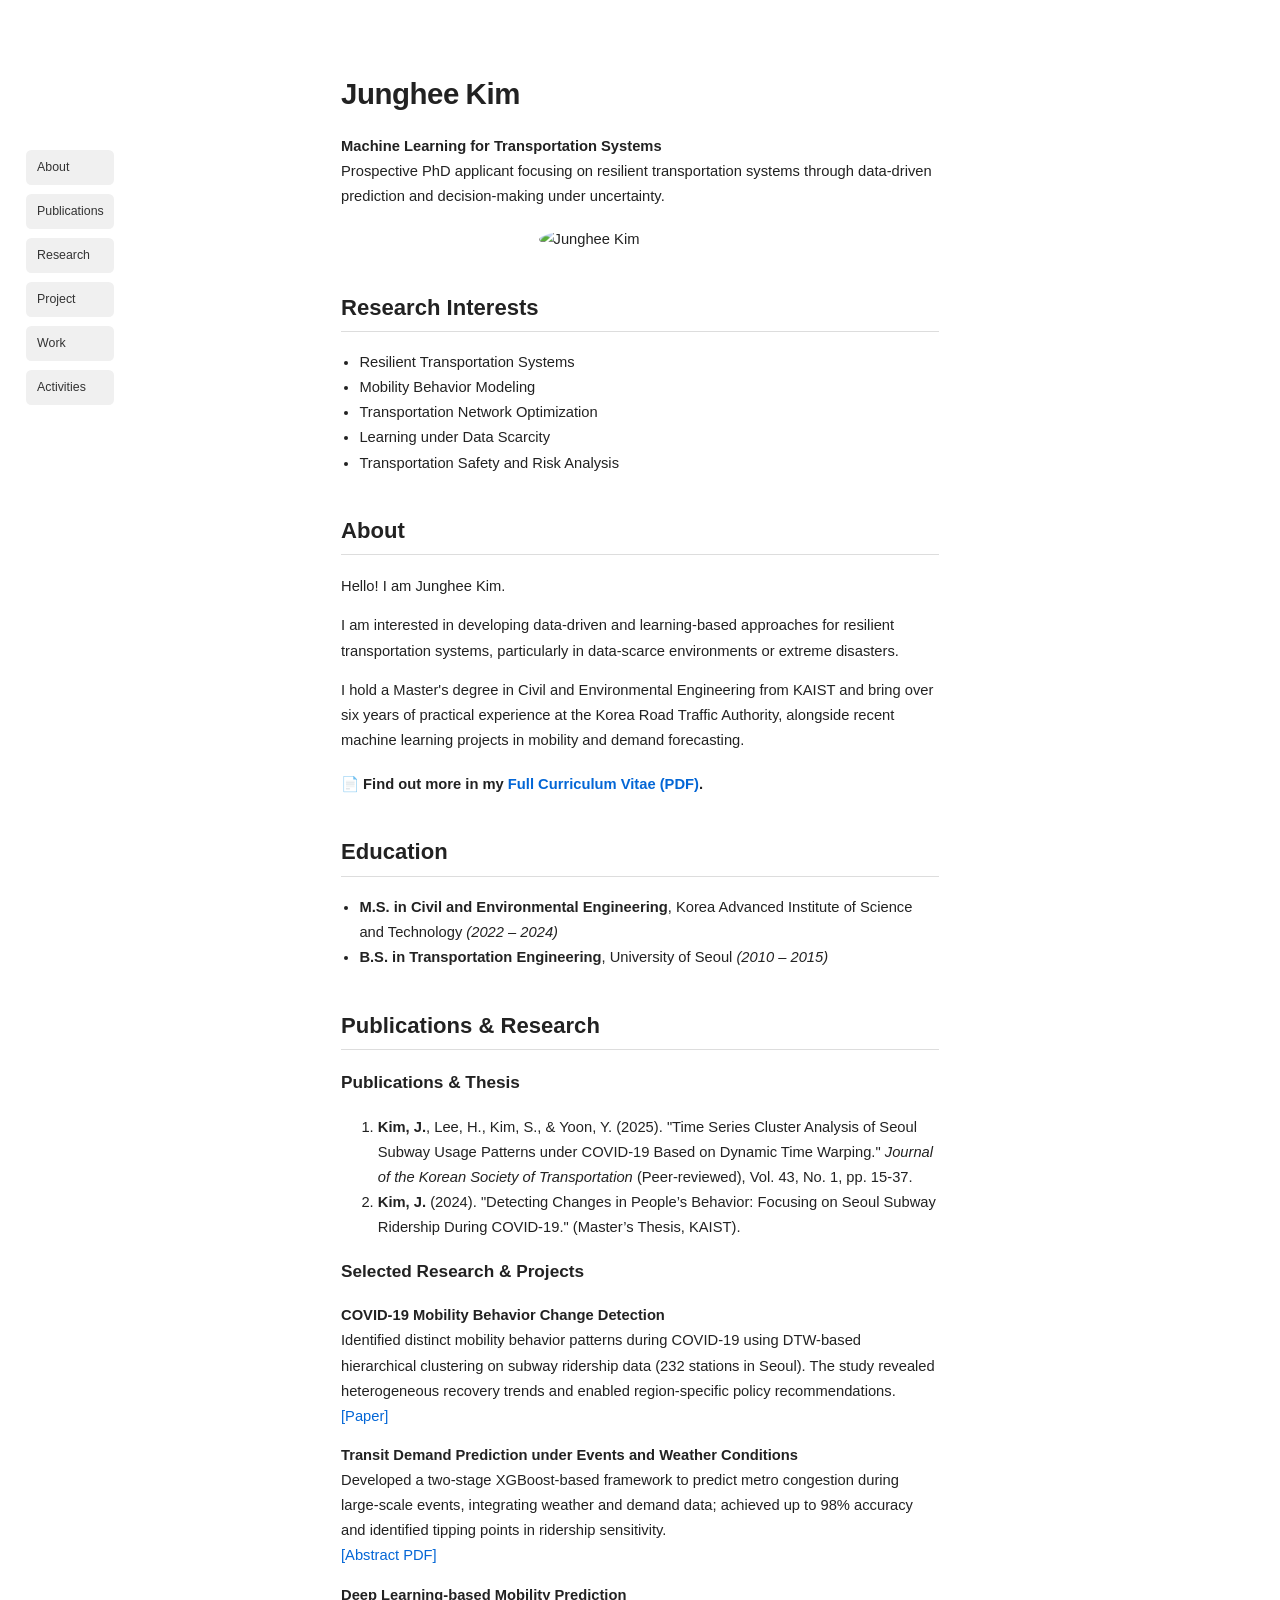
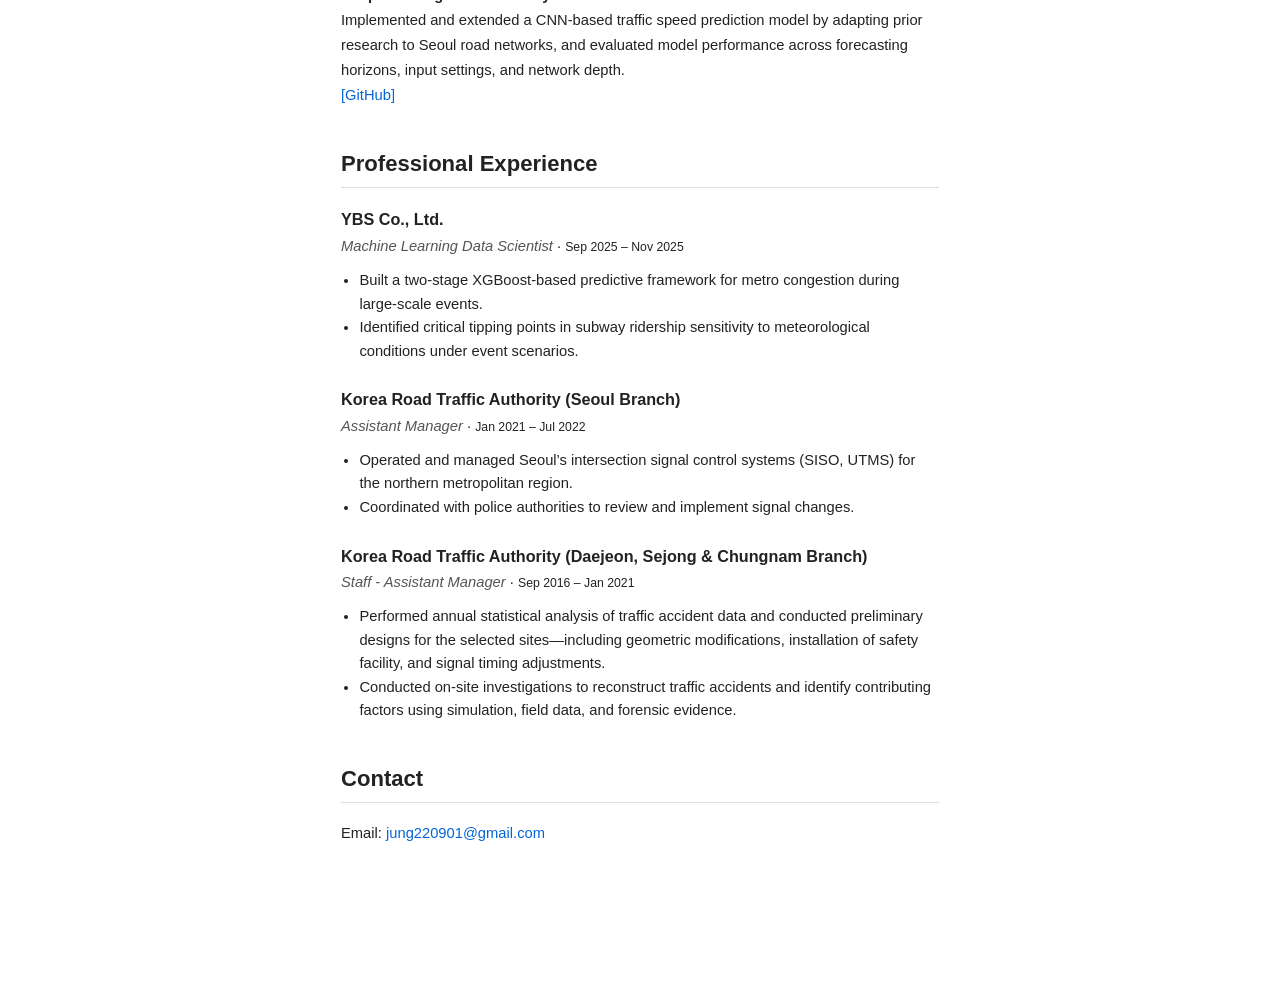
==== index.html @ 464e4470 "Update index.html" ====
<!DOCTYPE html>

<html lang="en">
<head>
  <meta charset="UTF-8">
  <title>Junghee Kim</title>
  <meta name="viewport" content="width=device-width, initial-scale=1.0">
  <link rel="stylesheet" href="css/style.css">
  <style>
    body {
      font-family: -apple-system, BlinkMacSystemFont, "Segoe UI", Arial, sans-serif;
      margin: 0;
      background: #ffffff;
      color: #222;
      line-height: 1.7;
    }
    
    .container {
      max-width: 650px;   /* 800 → 650 */
      margin: 75px auto 80px auto;   /* 위의 여백 줄임*/
      padding: 0 20px;
    }
    
    h1 {
      font-size: 32px;
      margin-bottom: 10px;
      letter-spacing: -0.5px;  /* 추가 */
      word-spacing: -1px;
    }

    h2 {
      margin-top: 40px;
      border-bottom: 1px solid #ddd;
      padding-bottom: 5px;
    }

    a {
      color: #0366d6;
      text-decoration: none;
    }

    a:hover {
      text-decoration: underline;
    }

    ul {
      padding-left: 20px;
    }

    /* SIDEBAR */
    .sidebar {
      position: fixed;
      top: 170px;        /* 상단 여백 감소에 맞춰 사이드바 위치도 120px -> 70px 조정 */
      left: 30px;
      display: flex;
      flex-direction: column;
      gap: 10px;
      zoom: 0.96;
    }

    .sidebar a {
      font-family: Arial, sans-serif;
      font-size: 14px;
      background: #f0f0f0;
      padding: 8px 12px;
      border-radius: 6px;
      color: #333;
      text-decoration: none;
      transition: 0.2s;
    }

    .sidebar a:hover {
      background: #0366d6;
      color: white;
    }

    /* MOBILE */

    @media (max-width: 900px) {
      .sidebar {
        position: static;
        display: flex;          /* flex가 켜져 있는지 확인 */
        flex-direction: row;
        justify-content: center;
        width: 100%;            /* 화면 전체 너비 활용 */
        padding: 0 10px;        /* 양옆 최소 여백 */
        margin: 10px 0;
      }
      
      .sidebar a {
        flex: 1;                /* 6개 메뉴가 화면 너비를 균등하게 나눠 가짐 */
        min-width: 0;           /* flex 아이템의 최소너비 제한 해제 */
        padding: 8px 4px;       /* 위아래/좌우 간격 최적화 */
        font-size: 13px;        /* 모바일 가독성을 위해 살짝 줄임 */
        text-align: center;
        white-space: nowrap;
        overflow: hidden;       /* 혹시 글자가 넘치면 생략 처리 */
        text-overflow: ellipsis; 
      }
    
      .container {
        margin: 30px auto;
      }
    
      h1 {
        margin-top: 10px;
      }
    }
    
  </style>

</head>

<body>

<!-- SIDEBAR -->

<div class="sidebar">
  <a href="#about">About</a>
  <a href="#publications">Publications</a>
  <a href="#research">Research</a>
  <a href="#project">Project</a>
  <a href="#experience">Work</a>
  <a href="other.html">Activities</a>
</div>

<!-- MAIN CONTENT -->

<div class="container">

<h1>Junghee Kim</h1>

<p><strong>Machine Learning for Transportation Systems</strong><br>
Prospective PhD applicant focusing on resilient transportation systems through data-driven prediction and decision-making under uncertainty.</p>

<img src="https://res.cloudinary.com/elbnsmo0/image/upload/f_auto/q_auto/jh_vwedti.jpg" alt="Junghee Kim" class="profile">
  
<h2>Research Interests</h2>
<ul>
  <li>Resilient Transportation Systems</li>
  <li>Mobility Behavior Modeling</li>
  <li>Transportation Network Optimization</li>
  <li>Learning under Data Scarcity</li>
  <li>Transportation Safety and Risk Analysis</li>
</ul>

<h2 id="about">About</h2>
<p>Hello! I am Junghee Kim.</p>

<p>
I am interested in developing data-driven and learning-based approaches for resilient transportation systems, particularly in data-scarce environments or extreme disasters.
</p>

<p>
I hold a Master's degree in Civil and Environmental Engineering from KAIST and bring over six years of practical experience at the Korea Road Traffic Authority, alongside recent machine learning projects in mobility and demand forecasting.
</p>


<p style="margin-top: 20px;">
  📄 <b>Find out more in my <a href="files/CV_Junghee Kim.pdf" target="_blank">Full Curriculum Vitae (PDF)</a>.</b>
</p>
  
<h2 id="education">Education</h2>
<ul>
  <li><b>M.S. in Civil and Environmental Engineering</b>, Korea Advanced Institute of Science and Technology <i>(2022 – 2024)</i></li>
  <li><b>B.S. in Transportation Engineering</b>, University of Seoul <i>(2010 – 2015)</i></li>
</ul>

<h2 id="research-publications">Publications & Research</h2>

<!-- 1. 논문 / 학위논문 -->
<h3>Publications & Thesis</h3>
<ol>
  <li><strong>Kim, J.</strong>, Lee, H., Kim, S., & Yoon, Y. (2025). "Time Series Cluster Analysis of Seoul Subway Usage Patterns under COVID-19 Based on Dynamic Time Warping." <i>Journal of the Korean Society of Transportation</i> (Peer-reviewed), Vol. 43, No. 1, pp. 15-37.</li>
  <li><strong>Kim, J.</strong> (2024). "Detecting Changes in People’s Behavior: Focusing on Seoul Subway Ridership During COVID-19." (Master’s Thesis, KAIST).</li>
</ol>

<!-- 2. 연구 및 프로젝트 (통합) -->
<h3>Selected Research & Projects</h3>

<p><strong>COVID-19 Mobility Behavior Change Detection</strong><br>
Identified distinct mobility behavior patterns during COVID-19 using DTW-based hierarchical clustering on subway ridership data (232 stations in Seoul). The study revealed heterogeneous recovery trends and enabled region-specific policy recommendations.<br>
<a href="https://www.jkst.or.kr/media/sites/kst/2025-043-01/N0210430102/N0210430102.pdf" target="_blank">[Paper]</a>
</p>

<p><strong>Transit Demand Prediction under Events and Weather Conditions</strong><br>
Developed a two-stage XGBoost-based framework to predict metro congestion during large-scale events, integrating weather and demand data; achieved up to 98% accuracy and identified tipping points in ridership sensitivity.<br>
<a href="https://github.com/Junghee01/jungheekim.github.io/blob/main/docs/JungheeKim(%20A%20Weather-Integrated%20Two-Stage%20XGBoost%20Framework%20for%20Subway%20Congestion%20Forecasting%20Under%20Large%20Events%20and%20Weather%20Threshold%20Analysis).pdf" target="_blank">[Abstract PDF]</a>
</p>

<p><strong>Deep Learning-based Mobility Prediction</strong><br>
Implemented and extended a CNN-based traffic speed prediction model by adapting prior research to Seoul road networks, and evaluated model performance across forecasting horizons, input settings, and network depth.<br>
<a href="https://github.com/junghee01/data-science-portfolio" target="_blank">[GitHub]</a>
</p>

<h2 id="experience">Professional Experience</h2>
<!-- 1. YBS Co., Ltd. -->
<p>
  <span style="font-size: 1.1em;"><strong>YBS Co., Ltd.</strong></span><br>
  <span style="color: #555; font-style: italic;">Machine Learning Data Scientist</span> &middot; <small>Sep 2025 – Nov 2025</small>
</p>
<ul style="margin-top: -5px; margin-bottom: 25px; padding-left: 20px; line-height: 1.6;">
  <li>Built a two-stage XGBoost-based predictive framework for metro congestion during large-scale events.</li>
  <li>Identified critical tipping points in subway ridership sensitivity to meteorological conditions under event scenarios.</li>
</ul>

<!-- 2. 도로교통공단 서울지부 -->
<p>
  <span style="font-size: 1.1em;"><strong>Korea Road Traffic Authority (Seoul Branch)</strong></span><br>
  <span style="color: #555; font-style: italic;">Assistant Manager</span> &middot; <small>Jan 2021 – Jul 2022</small>
</p>
<ul style="margin-top: -5px; margin-bottom: 25px; padding-left: 20px; line-height: 1.6;">
<li>Operated and managed Seoul’s intersection signal control systems (SISO, UTMS) for the northern metropolitan region.</li> 
<li>Coordinated with police authorities to review and implement signal changes.</li>
</ul>

<!-- 3. 도로교통공단 대전/세종/충남지부 -->
<p>
  <span style="font-size: 1.1em;"><strong>Korea Road Traffic Authority (Daejeon, Sejong & Chungnam Branch)</strong></span><br>
  <span style="color: #555; font-style: italic;">Staff - Assistant Manager</span> &middot; <small>Sep 2016 – Jan 2021</small>
</p>
<ul style="margin-top: -5px; margin-bottom: 25px; padding-left: 20px; line-height: 1.6;">
<li>Performed annual statistical analysis of traffic accident data and conducted preliminary designs for the selected sites—including geometric modifications, installation of safety facility, and signal timing adjustments.</li>
<li>Conducted on-site investigations to reconstruct traffic accidents and identify contributing factors using simulation, field data, and forensic evidence.</li>
</ul>

  


<h2>Contact</h2>

<p>Email: <a href="mailto:jung220901@gmail.com">jung220901@gmail.com</a></p>



</div>

</body>
</html>
---- css/style.css ----
body {
  font-family: -apple-system, BlinkMacSystemFont, "Segoe UI", Arial, sans-serif;
  margin: 0;
  background: #ffffff;
  color: #222;
  line-height: 1.7;
  zoom: 0.92;
  font-size: 16px;       /* 가장 가독성 좋은 표준 크기 */
  line-height: 1.6;
}

.container {
  max-width: 650px;
  margin: 80px auto;
  padding: 0 20px;
}

h1 {
  font-size: 32px;
  letter-spacing: -0.5px;
}

/* 프로필 이미지 */
.profile {
  width: 220px;
  border-radius: 50%;   /* 다시 원형 */
  display: block;
  margin: 20px auto;
}

.trip-img {
  width: 100%;
  max-width: 500px;
  border-radius: 15px;
  margin: 20px 0;
}

.activity-container {
  width: 60%;
  margin-left: 20%;   /* 👉 왼쪽에서 1/3 띄움 */
}

.trip-img2 {
  width: 300px;        /* 👉 가로 작게 */
  height: 200px;       /* 👉 세로 고정 */
  object-fit: cover;   /* 👉 안 찌그러지고 꽉 채움 */
  border-radius: 15px;
  margin: 20px 0;
}



.trip-img-group {
  display: flex;
  flex-direction: row;
  justify-content: space-between; /* 사진 사이 간격을 균등하게 */
  gap: 10px;                     /* 사진과 사진 사이의 여백 (취향껏 조절) */
  width: 100%;                   /* 본문 너비에 꽉 차게 */
  margin: 20px 0;                /* 위아래 본문과의 여백 */
}

/* 2. 개별 사진 스타일 수정 */
.trip-img3 {
flex: 1;                       /* 3개의 사진이 공간을 1:1:1로 균등하게 나눠 가짐 */
  width: 32%;                    /* 한 줄에 3개가 다 들어가도록 너비 제한 */
  max-width: 100%;
  height: 200px;                 /* PC 화면 기준 높이 (원하는 크기로 조절 가능) */
  
  object-fit: cover;             /* 지정된 높이에 맞춰 사진이 깨지지 않고 꽉 차게 잘림 */
  border-radius: 8px;
}

@media (max-width: 768px) {
  .trip-img3 {
    height: 120px;               /* 화면이 작은 모바일에서는 높이를 조금 줄여줌 */
  }
}
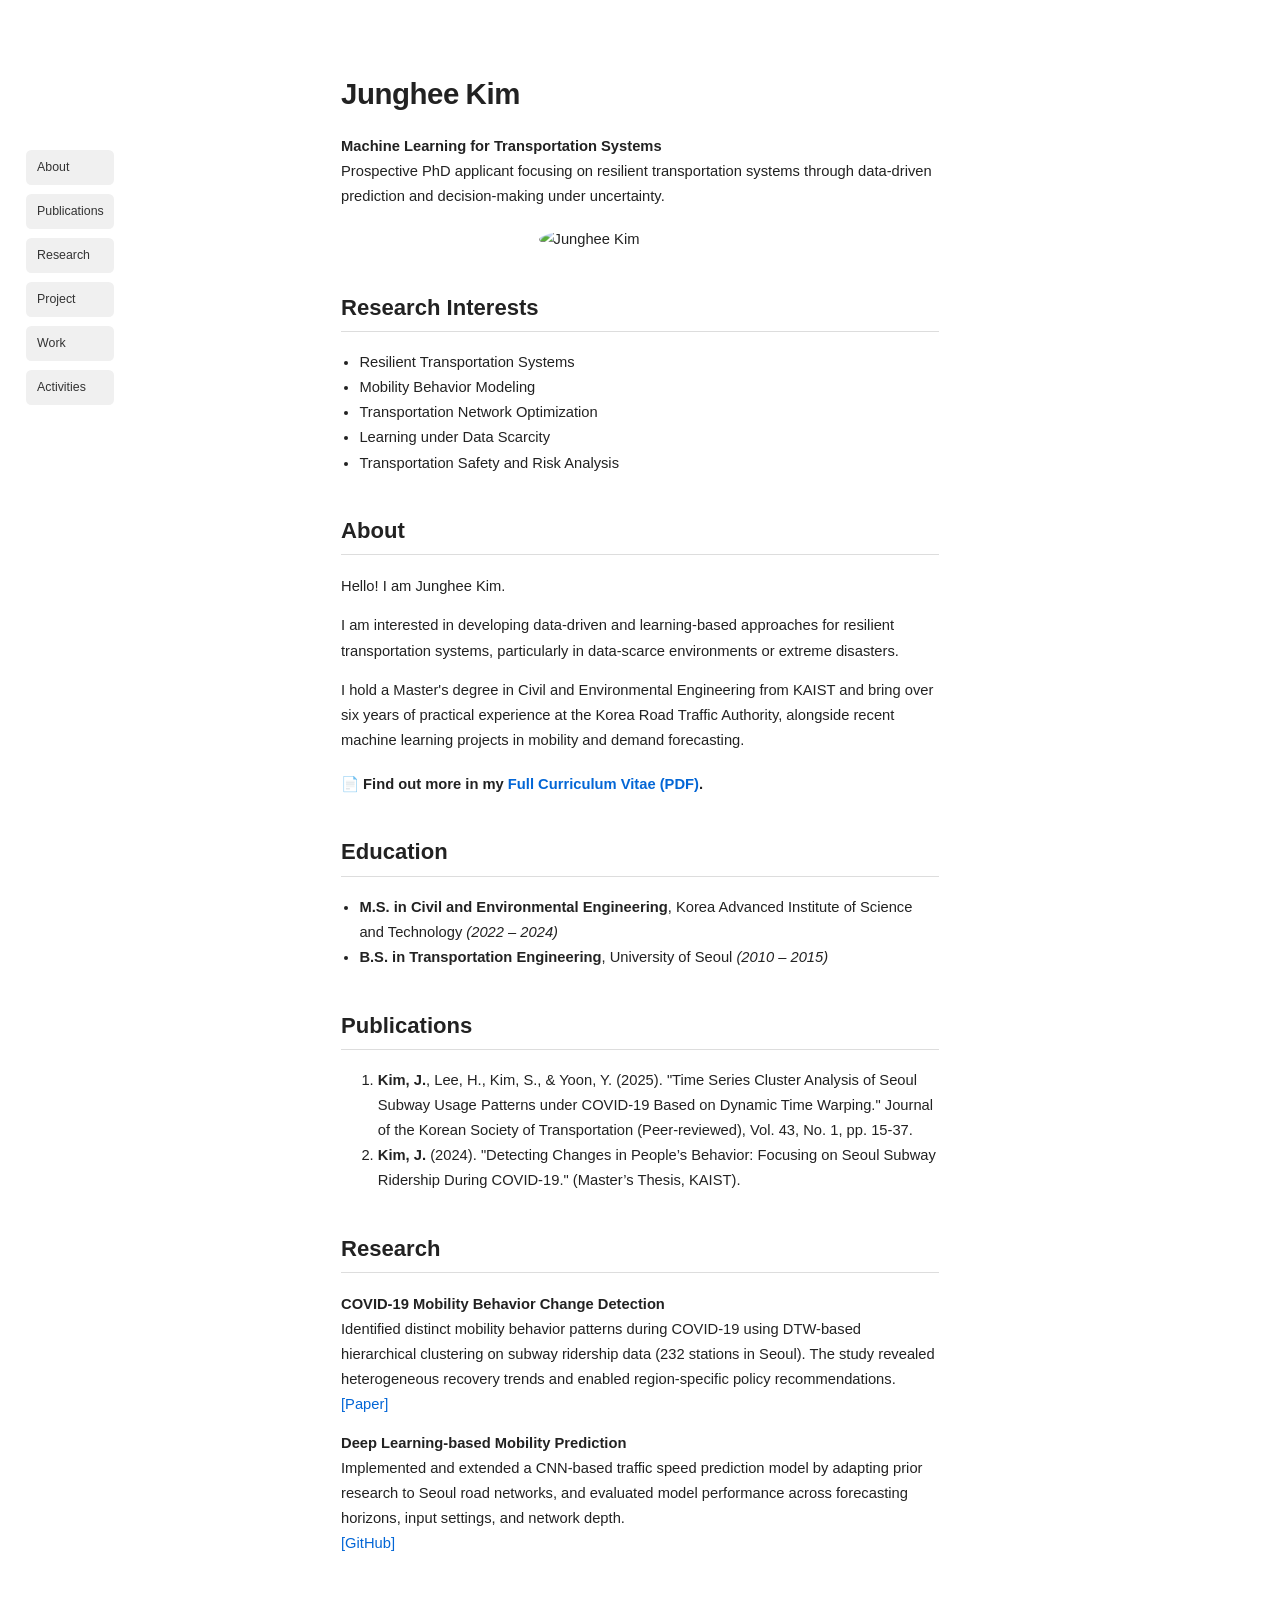
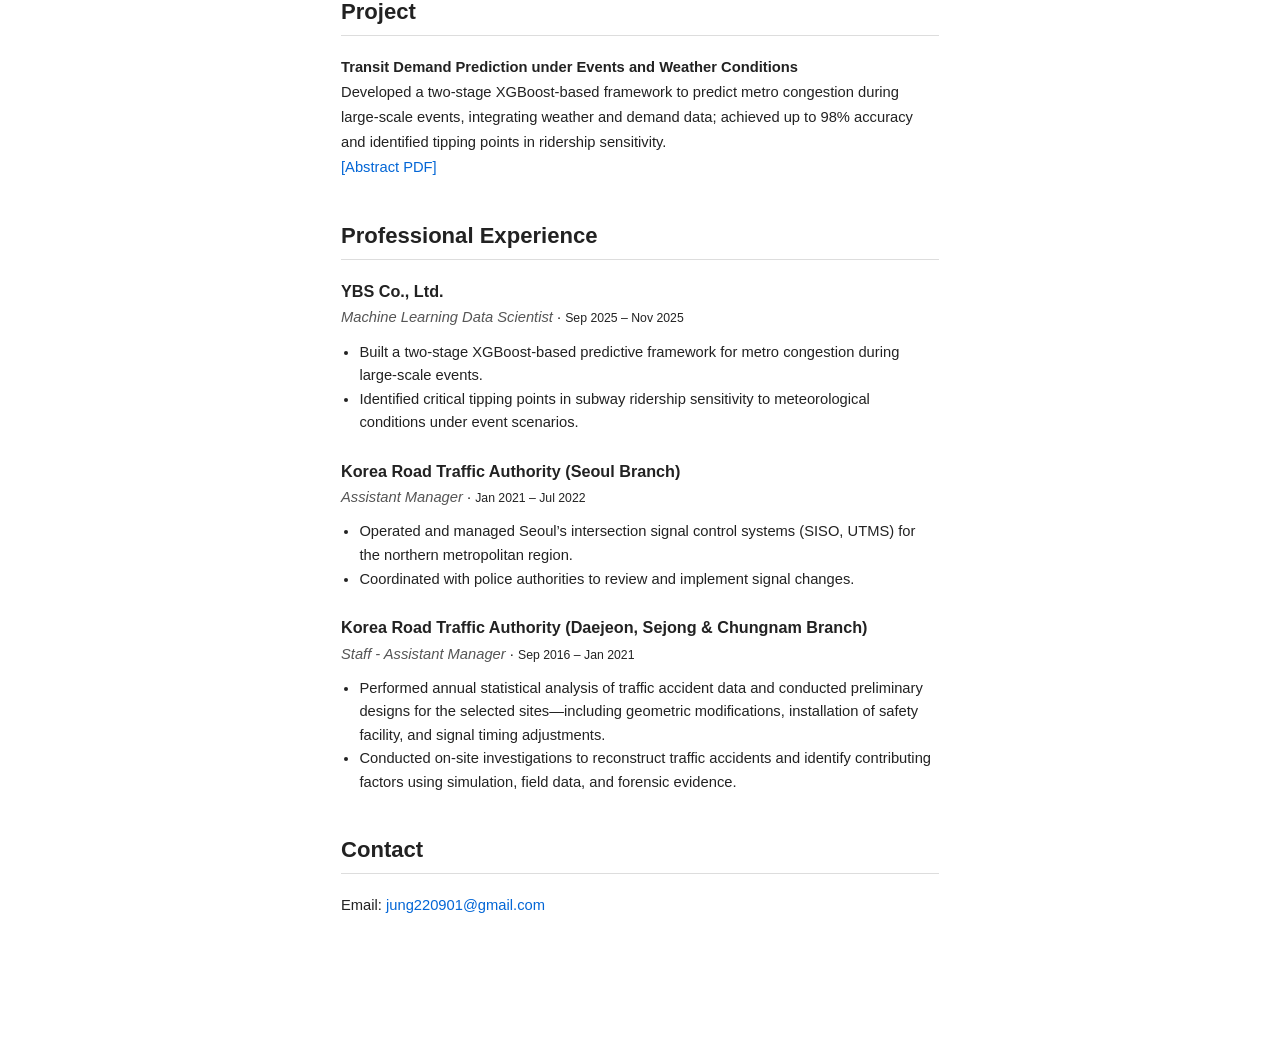
==== commit 240832b0: "Update index.html" ====
--- a/index.html
+++ b/index.html
@@ -166,33 +166,33 @@
   <li><b>B.S. in Transportation Engineering</b>, University of Seoul <i>(2010 – 2015)</i></li>
 </ul>
 
-<h2 id="research-publications">Publications & Research</h2>
-
-<!-- 1. 논문 / 학위논문 -->
-<h3>Publications & Thesis</h3>
+<h2 id="publications">Publications</h2>
+
 <ol>
-  <li><strong>Kim, J.</strong>, Lee, H., Kim, S., & Yoon, Y. (2025). "Time Series Cluster Analysis of Seoul Subway Usage Patterns under COVID-19 Based on Dynamic Time Warping." <i>Journal of the Korean Society of Transportation</i> (Peer-reviewed), Vol. 43, No. 1, pp. 15-37.</li>
+  <li><strong>Kim, J.</strong>, Lee, H., Kim, S., & Yoon, Y. (2025). "Time Series Cluster Analysis of Seoul Subway Usage Patterns under COVID-19 Based on Dynamic Time Warping." Journal of the Korean Society of Transportation (Peer-reviewed), Vol. 43, No. 1, pp. 15-37.</li>
   <li><strong>Kim, J.</strong> (2024). "Detecting Changes in People’s Behavior: Focusing on Seoul Subway Ridership During COVID-19." (Master’s Thesis, KAIST).</li>
 </ol>
-
-<!-- 2. 연구 및 프로젝트 (통합) -->
-<h3>Selected Research & Projects</h3>
+  
+<h2 id="research">Research</h2>
 
 <p><strong>COVID-19 Mobility Behavior Change Detection</strong><br>
 Identified distinct mobility behavior patterns during COVID-19 using DTW-based hierarchical clustering on subway ridership data (232 stations in Seoul). The study revealed heterogeneous recovery trends and enabled region-specific policy recommendations.<br>
 <a href="https://www.jkst.or.kr/media/sites/kst/2025-043-01/N0210430102/N0210430102.pdf" target="_blank">[Paper]</a>
 </p>
 
-<p><strong>Transit Demand Prediction under Events and Weather Conditions</strong><br>
-Developed a two-stage XGBoost-based framework to predict metro congestion during large-scale events, integrating weather and demand data; achieved up to 98% accuracy and identified tipping points in ridership sensitivity.<br>
-<a href="https://github.com/Junghee01/jungheekim.github.io/blob/main/docs/JungheeKim(%20A%20Weather-Integrated%20Two-Stage%20XGBoost%20Framework%20for%20Subway%20Congestion%20Forecasting%20Under%20Large%20Events%20and%20Weather%20Threshold%20Analysis).pdf" target="_blank">[Abstract PDF]</a>
-</p>
-
 <p><strong>Deep Learning-based Mobility Prediction</strong><br>
 Implemented and extended a CNN-based traffic speed prediction model by adapting prior research to Seoul road networks, and evaluated model performance across forecasting horizons, input settings, and network depth.<br>
 <a href="https://github.com/junghee01/data-science-portfolio" target="_blank">[GitHub]</a>
 </p>
 
+<h2 id="project">Project</h2>
+
+<p><strong>Transit Demand Prediction under Events and Weather Conditions</strong><br>
+Developed a two-stage XGBoost-based framework to predict metro congestion during large-scale events, integrating weather and demand data; achieved up to 98% accuracy and identified tipping points in ridership sensitivity. <br>
+<a href="https://github.com/Junghee01/jungheekim.github.io/blob/main/docs/JungheeKim(%20A%20Weather-Integrated%20Two-Stage%20XGBoost%20Framework%20for%20Subway%20Congestion%20Forecasting%20Under%20Large%20Events%20and%20Weather%20Threshold%20Analysis).pdf" target="_blank">[Abstract PDF]</a>
+</p>
+
+  
 <h2 id="experience">Professional Experience</h2>
 <!-- 1. YBS Co., Ltd. -->
 <p>
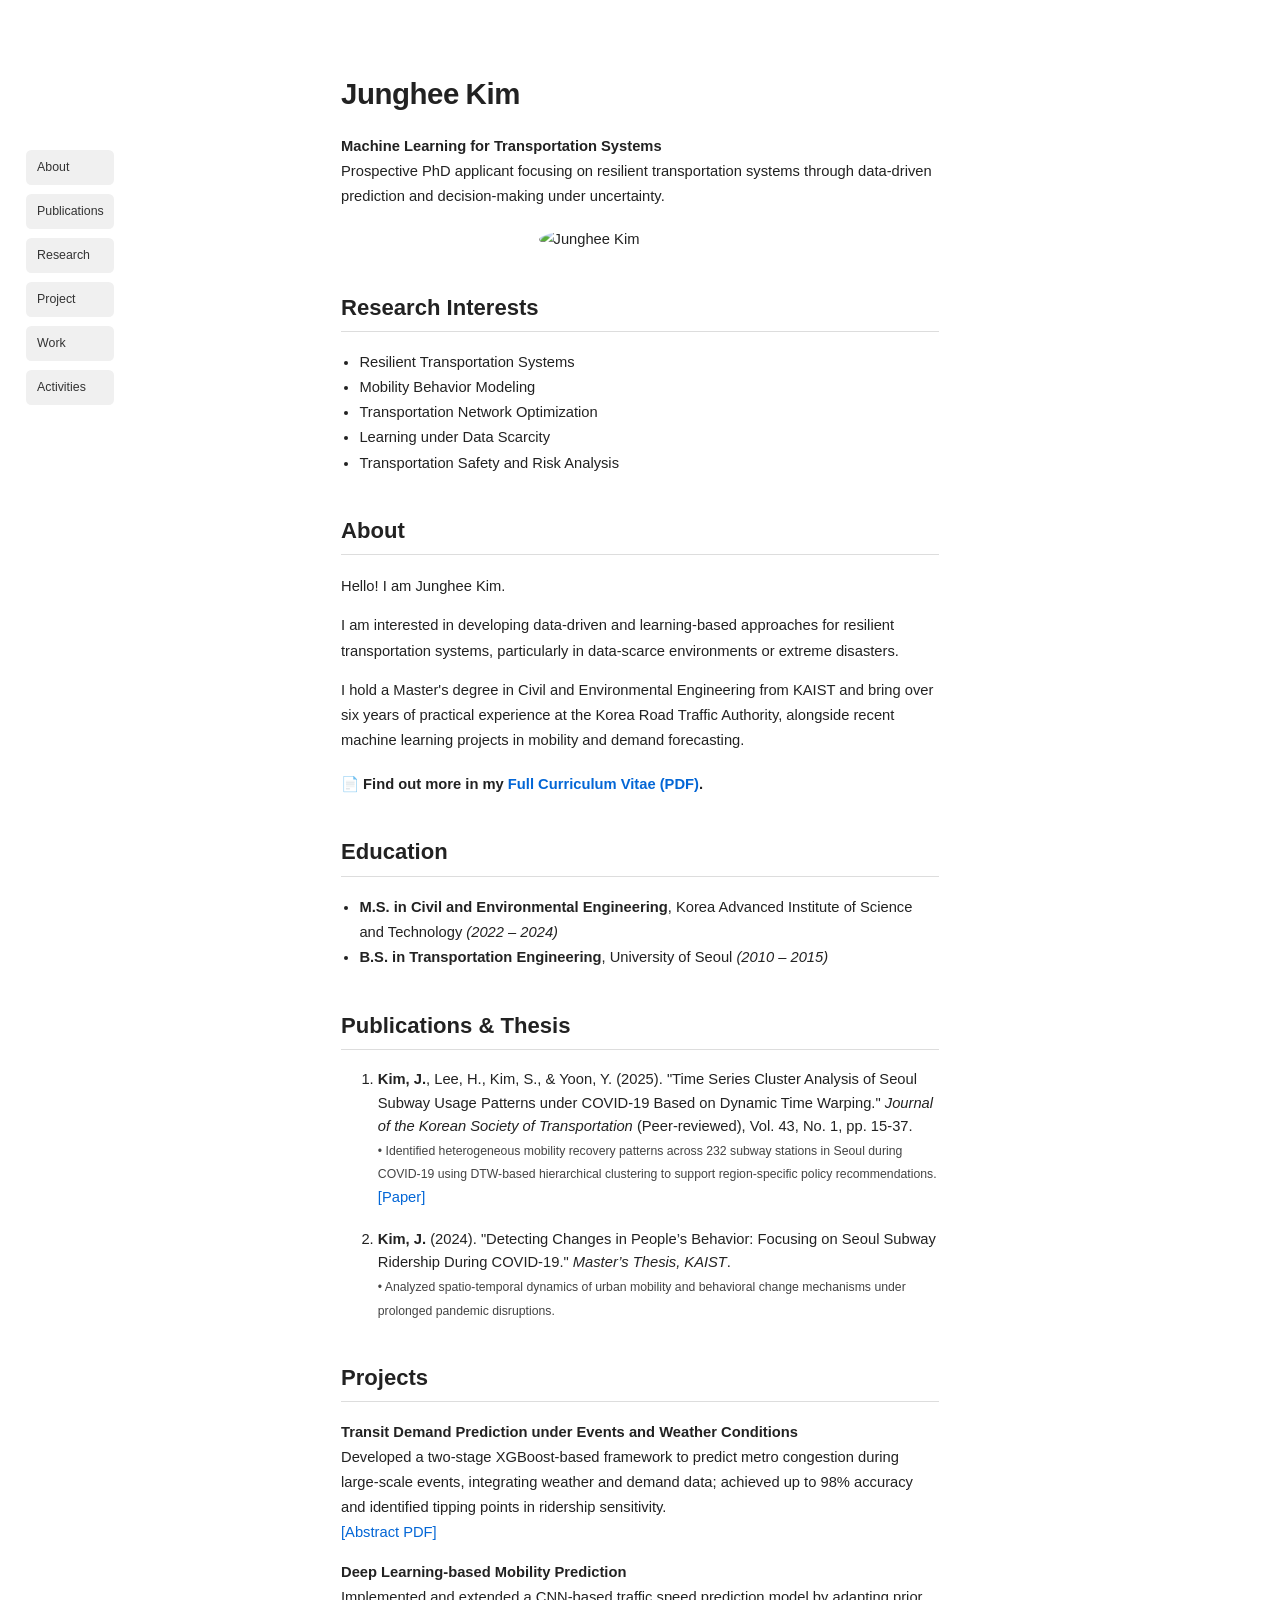
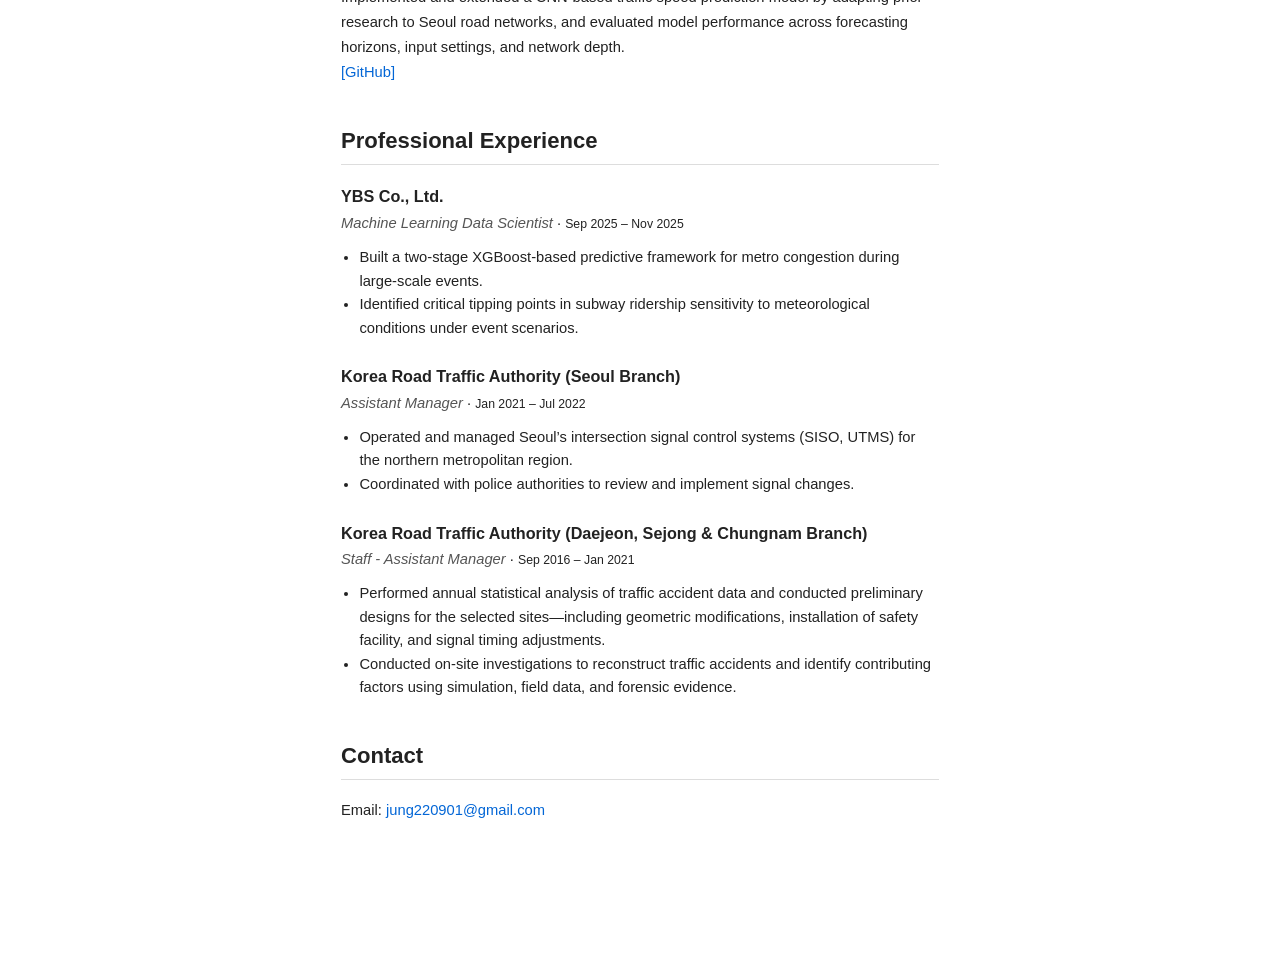
==== commit 560d8010: "Update index.html" ====
--- a/index.html
+++ b/index.html
@@ -166,32 +166,44 @@
   <li><b>B.S. in Transportation Engineering</b>, University of Seoul <i>(2010 – 2015)</i></li>
 </ul>
 
-<h2 id="publications">Publications</h2>
-
-<ol>
-  <li><strong>Kim, J.</strong>, Lee, H., Kim, S., & Yoon, Y. (2025). "Time Series Cluster Analysis of Seoul Subway Usage Patterns under COVID-19 Based on Dynamic Time Warping." Journal of the Korean Society of Transportation (Peer-reviewed), Vol. 43, No. 1, pp. 15-37.</li>
-  <li><strong>Kim, J.</strong> (2024). "Detecting Changes in People’s Behavior: Focusing on Seoul Subway Ridership During COVID-19." (Master’s Thesis, KAIST).</li>
+<h2 id="publications">Publications & Thesis</h2>
+
+<ol style="line-height: 1.6;">
+  <!-- 1. 저널 논문 -->
+  <li style="margin-bottom: 20px;">
+    <strong>Kim, J.</strong>, Lee, H., Kim, S., & Yoon, Y. (2025). "Time Series Cluster Analysis of Seoul Subway Usage Patterns under COVID-19 Based on Dynamic Time Warping." <i>Journal of the Korean Society of Transportation</i> (Peer-reviewed), Vol. 43, No. 1, pp. 15-37.
+    <br>
+    <!-- 논문 설명 추가 -->
+    <small style="color: #444;">
+      &bull; Identified heterogeneous mobility recovery patterns across 232 subway stations in Seoul during COVID-19 using DTW-based hierarchical clustering to support region-specific policy recommendations.
+    </small>
+    <br>
+    <a href="https://www.jkst.or.kr/media/sites/kst/2025-043-01/N0210430102/N0210430102.pdf" target="_blank">[Paper]</a>
+  </li>
+
+  <!-- 2. 석사 학위 논문 -->
+  <li style="margin-bottom: 20px;">
+    <strong>Kim, J.</strong> (2024). "Detecting Changes in People’s Behavior: Focusing on Seoul Subway Ridership During COVID-19." <i>Master’s Thesis, KAIST</i>.
+    <br>
+    <small style="color: #444;">
+      &bull; Analyzed spatio-temporal dynamics of urban mobility and behavioral change mechanisms under prolonged pandemic disruptions.
+    </small>
+  </li>
 </ol>
-  
-<h2 id="research">Research</h2>
-
-<p><strong>COVID-19 Mobility Behavior Change Detection</strong><br>
-Identified distinct mobility behavior patterns during COVID-19 using DTW-based hierarchical clustering on subway ridership data (232 stations in Seoul). The study revealed heterogeneous recovery trends and enabled region-specific policy recommendations.<br>
-<a href="https://www.jkst.or.kr/media/sites/kst/2025-043-01/N0210430102/N0210430102.pdf" target="_blank">[Paper]</a>
+
+
+<h2 id="projects">Projects</h2>
+
+<!-- Projects에는 출판되지 않은 XGBoost, CNN 연구 2개만 배치 -->
+<p><strong>Transit Demand Prediction under Events and Weather Conditions</strong><br>
+Developed a two-stage XGBoost-based framework to predict metro congestion during large-scale events, integrating weather and demand data; achieved up to 98% accuracy and identified tipping points in ridership sensitivity.<br>
+<a href="https://github.com/Junghee01/jungheekim.github.io/blob/main/docs/JungheeKim(%20A%20Weather-Integrated%20Two-Stage%20XGBoost%20Framework%20for%20Subway%20Congestion%20Forecasting%20Under%20Large%20Events%20and%20Weather%20Threshold%20Analysis).pdf" target="_blank">[Abstract PDF]</a>
 </p>
 
 <p><strong>Deep Learning-based Mobility Prediction</strong><br>
 Implemented and extended a CNN-based traffic speed prediction model by adapting prior research to Seoul road networks, and evaluated model performance across forecasting horizons, input settings, and network depth.<br>
 <a href="https://github.com/junghee01/data-science-portfolio" target="_blank">[GitHub]</a>
 </p>
-
-<h2 id="project">Project</h2>
-
-<p><strong>Transit Demand Prediction under Events and Weather Conditions</strong><br>
-Developed a two-stage XGBoost-based framework to predict metro congestion during large-scale events, integrating weather and demand data; achieved up to 98% accuracy and identified tipping points in ridership sensitivity. <br>
-<a href="https://github.com/Junghee01/jungheekim.github.io/blob/main/docs/JungheeKim(%20A%20Weather-Integrated%20Two-Stage%20XGBoost%20Framework%20for%20Subway%20Congestion%20Forecasting%20Under%20Large%20Events%20and%20Weather%20Threshold%20Analysis).pdf" target="_blank">[Abstract PDF]</a>
-</p>
-
   
 <h2 id="experience">Professional Experience</h2>
 <!-- 1. YBS Co., Ltd. -->
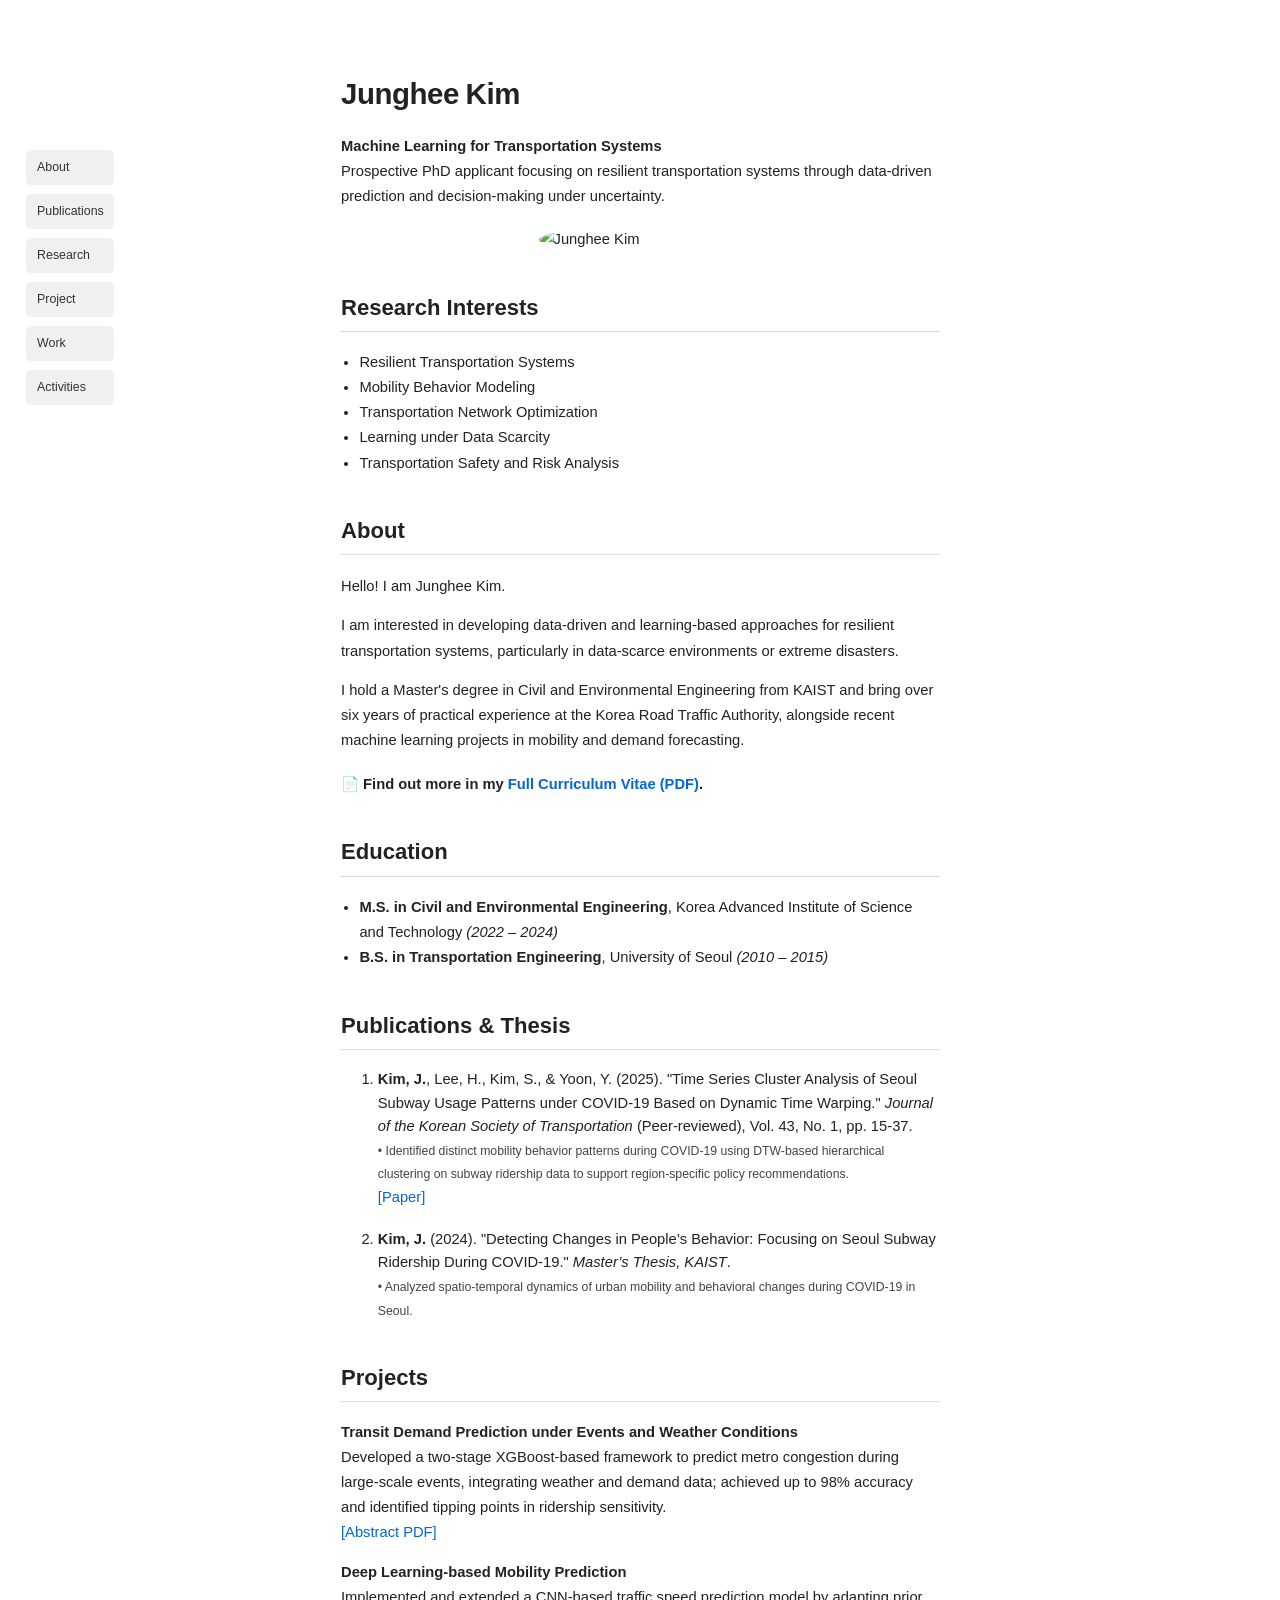
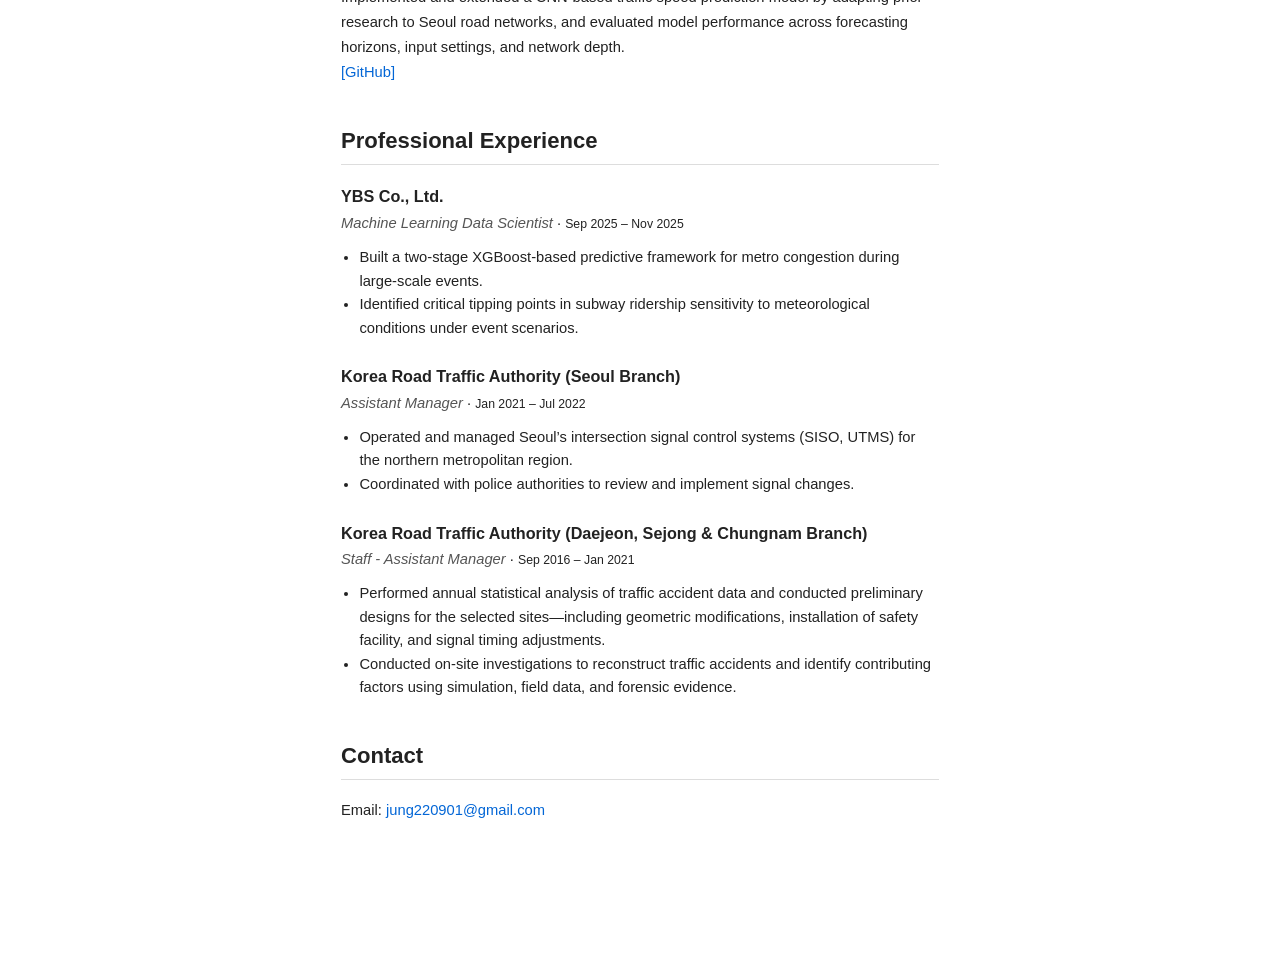
==== commit c247e517: "Update index.html" ====
--- a/index.html
+++ b/index.html
@@ -175,7 +175,7 @@
     <br>
     <!-- 논문 설명 추가 -->
     <small style="color: #444;">
-      &bull; Identified heterogeneous mobility recovery patterns across 232 subway stations in Seoul during COVID-19 using DTW-based hierarchical clustering to support region-specific policy recommendations.
+      &bull; Identified distinct mobility behavior patterns during COVID-19 using DTW-based hierarchical clustering on subway ridership data to support region-specific policy recommendations.
     </small>
     <br>
     <a href="https://www.jkst.or.kr/media/sites/kst/2025-043-01/N0210430102/N0210430102.pdf" target="_blank">[Paper]</a>
@@ -186,7 +186,7 @@
     <strong>Kim, J.</strong> (2024). "Detecting Changes in People’s Behavior: Focusing on Seoul Subway Ridership During COVID-19." <i>Master’s Thesis, KAIST</i>.
     <br>
     <small style="color: #444;">
-      &bull; Analyzed spatio-temporal dynamics of urban mobility and behavioral change mechanisms under prolonged pandemic disruptions.
+      &bull; Analyzed spatio-temporal dynamics of urban mobility and behavioral changes during COVID-19 in Seoul.
     </small>
   </li>
 </ol>
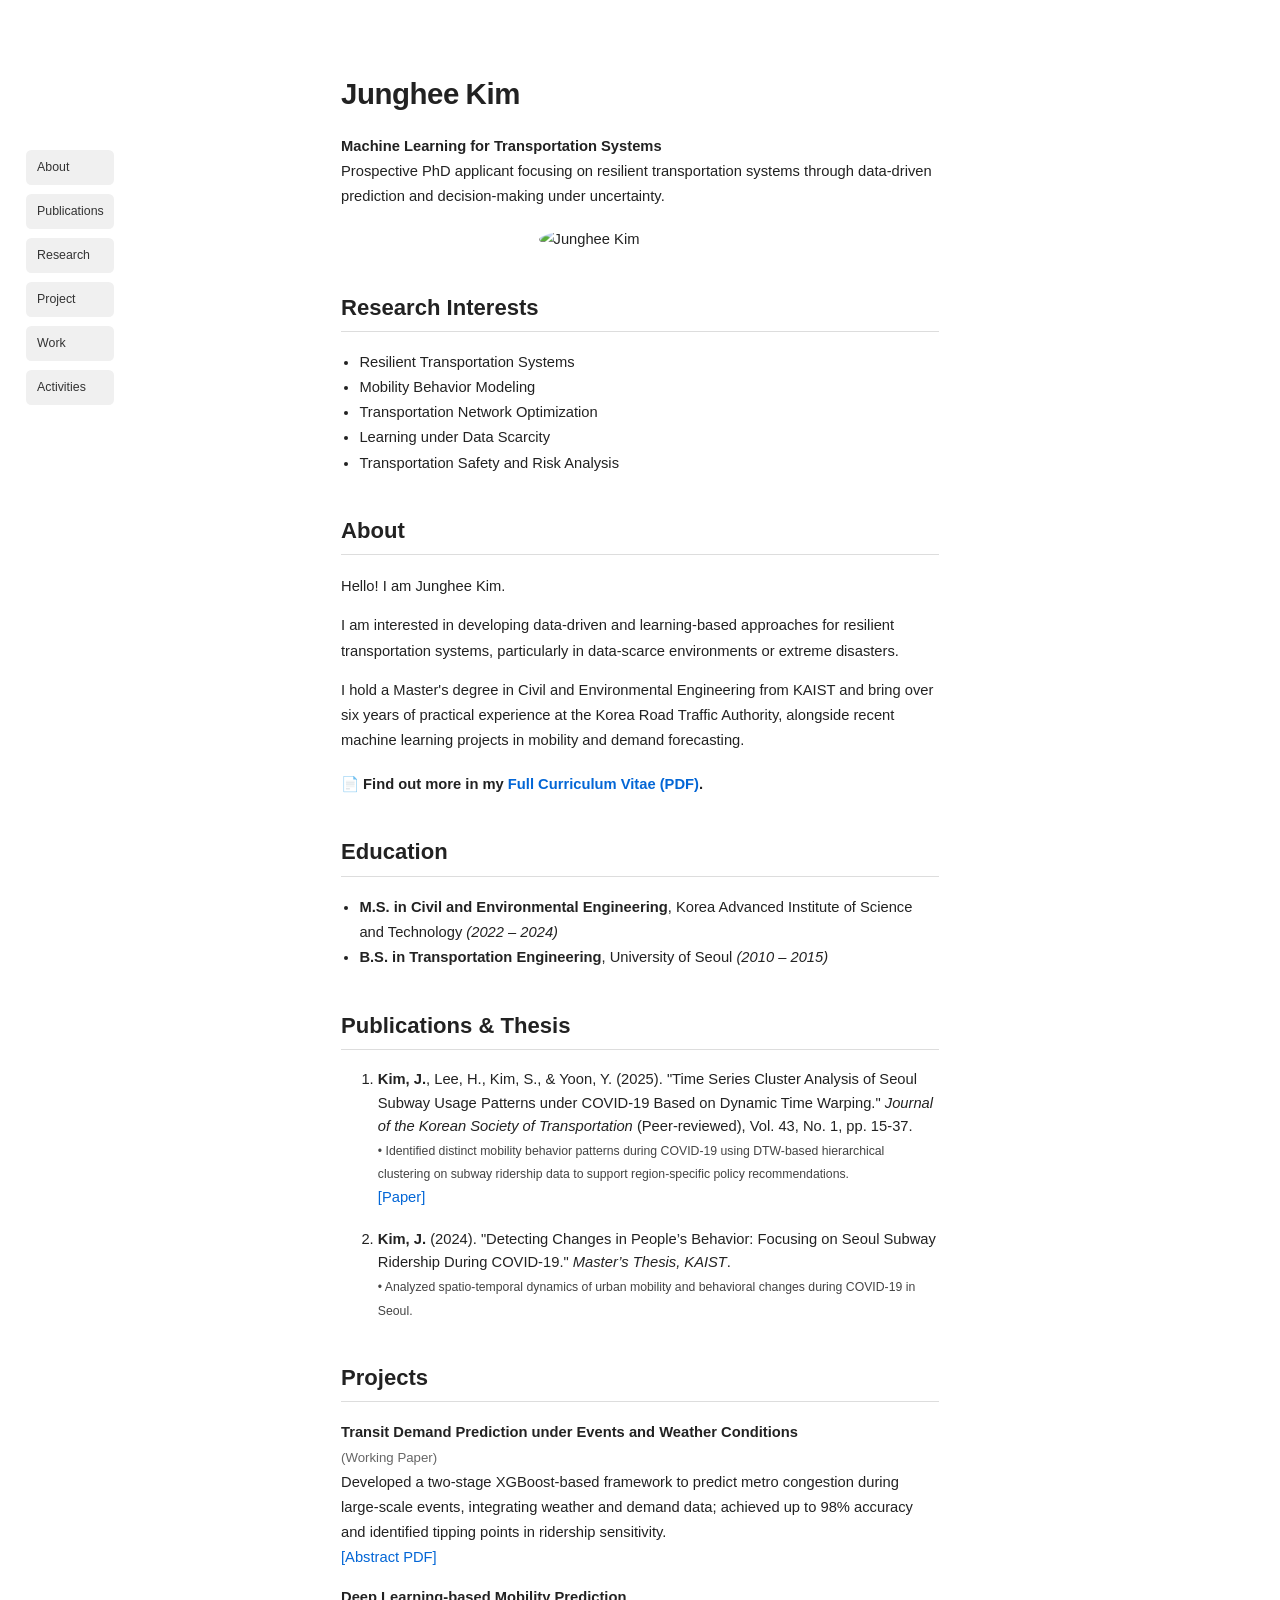
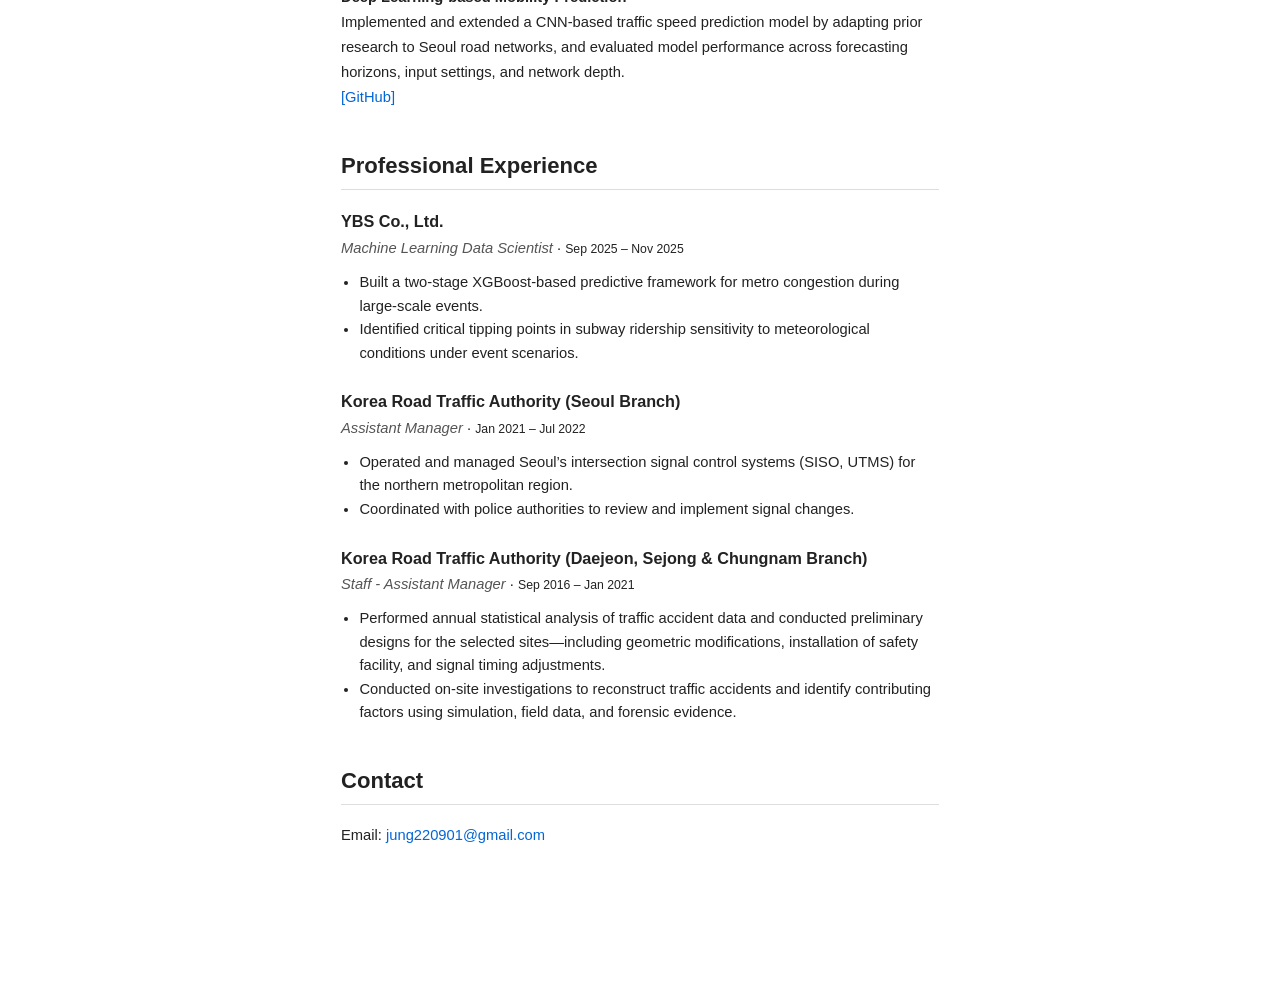
==== commit e1470490: "Update index.html" ====
--- a/index.html
+++ b/index.html
@@ -196,6 +196,7 @@
 
 <!-- Projects에는 출판되지 않은 XGBoost, CNN 연구 2개만 배치 -->
 <p><strong>Transit Demand Prediction under Events and Weather Conditions</strong><br>
+<span style="color: #666; font-size: 0.9em;">(Working Paper)</span><br>
 Developed a two-stage XGBoost-based framework to predict metro congestion during large-scale events, integrating weather and demand data; achieved up to 98% accuracy and identified tipping points in ridership sensitivity.<br>
 <a href="https://github.com/Junghee01/jungheekim.github.io/blob/main/docs/JungheeKim(%20A%20Weather-Integrated%20Two-Stage%20XGBoost%20Framework%20for%20Subway%20Congestion%20Forecasting%20Under%20Large%20Events%20and%20Weather%20Threshold%20Analysis).pdf" target="_blank">[Abstract PDF]</a>
 </p>
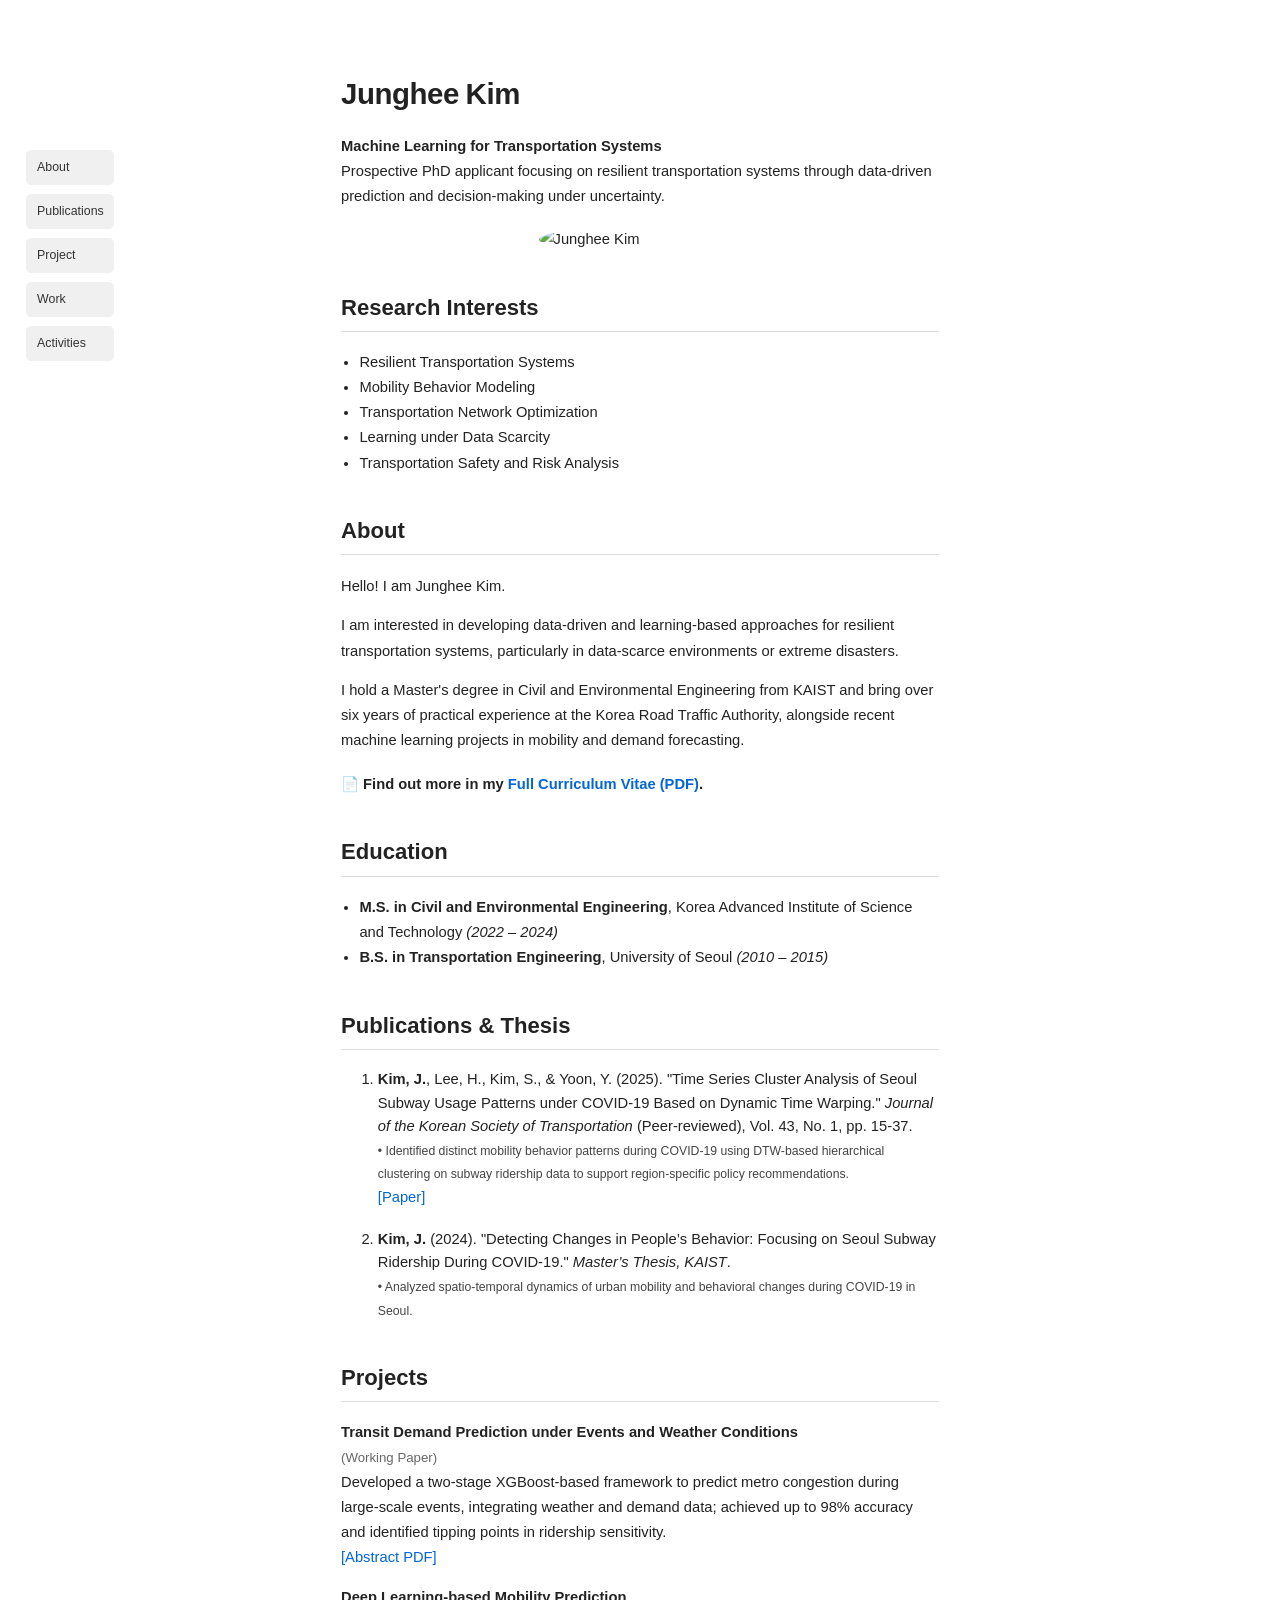
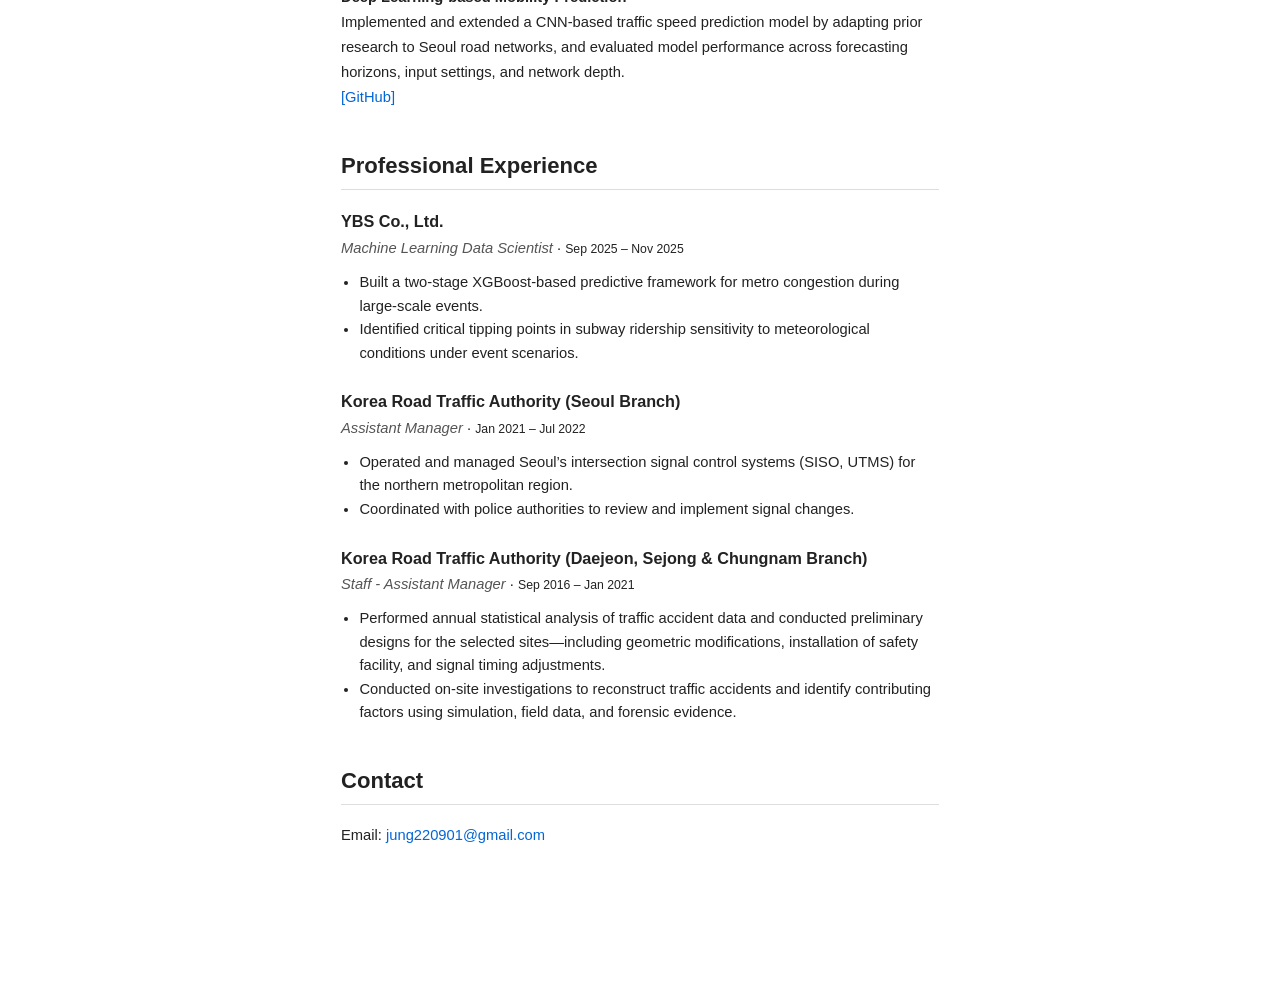
==== commit 6875dc9a: "Update index.html" ====
--- a/index.html
+++ b/index.html
@@ -118,7 +118,6 @@
 <div class="sidebar">
   <a href="#about">About</a>
   <a href="#publications">Publications</a>
-  <a href="#research">Research</a>
   <a href="#project">Project</a>
   <a href="#experience">Work</a>
   <a href="other.html">Activities</a>
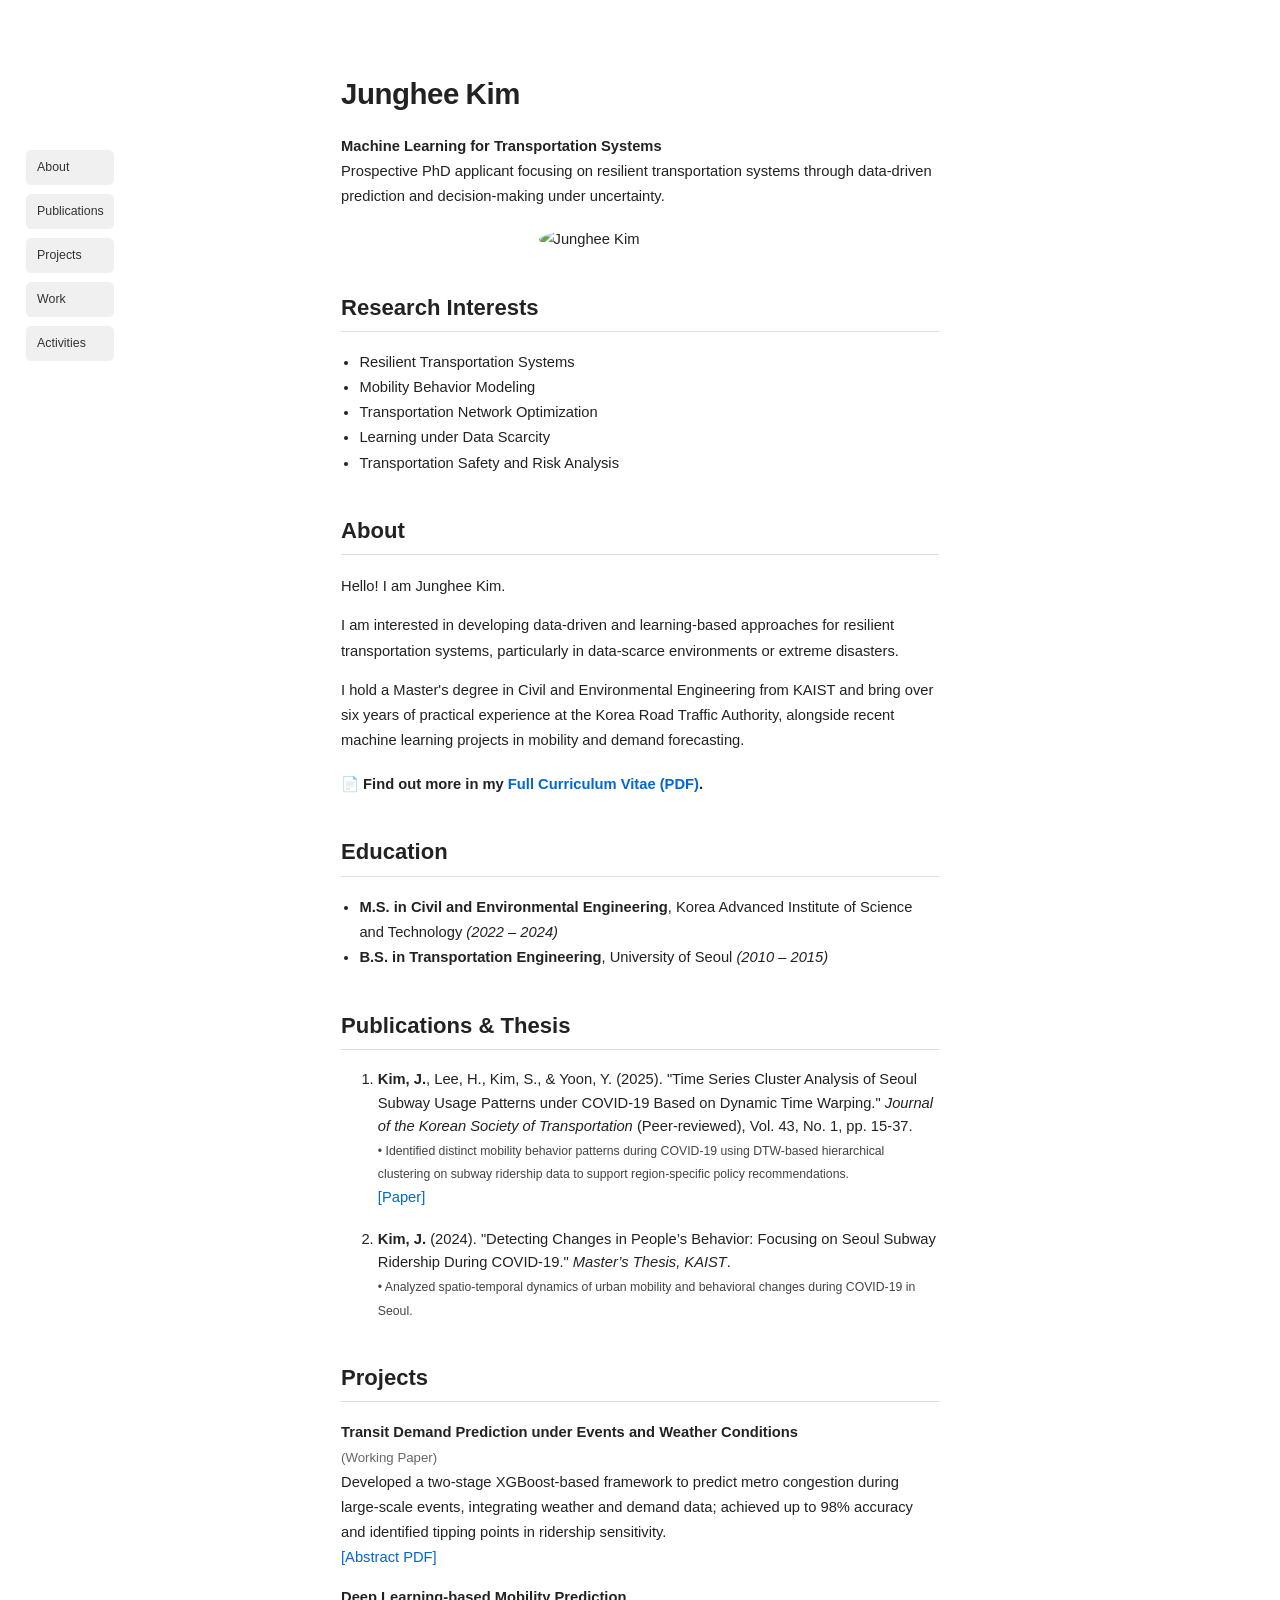
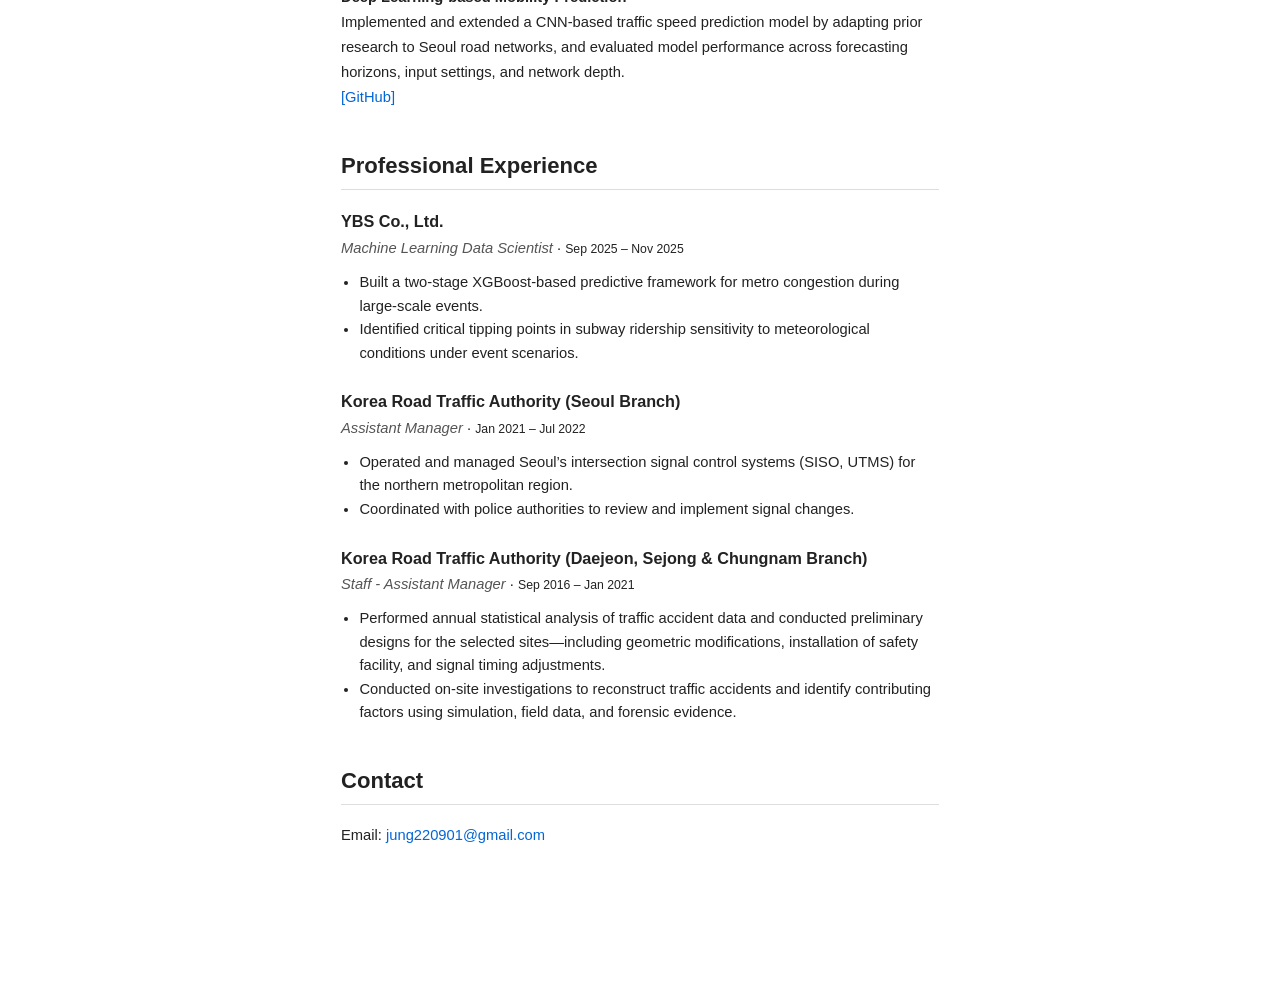
==== commit 41b0b1a2: "Update index.html" ====
--- a/index.html
+++ b/index.html
@@ -118,7 +118,7 @@
 <div class="sidebar">
   <a href="#about">About</a>
   <a href="#publications">Publications</a>
-  <a href="#project">Project</a>
+  <a href="#projects">Projects</a>
   <a href="#experience">Work</a>
   <a href="other.html">Activities</a>
 </div>
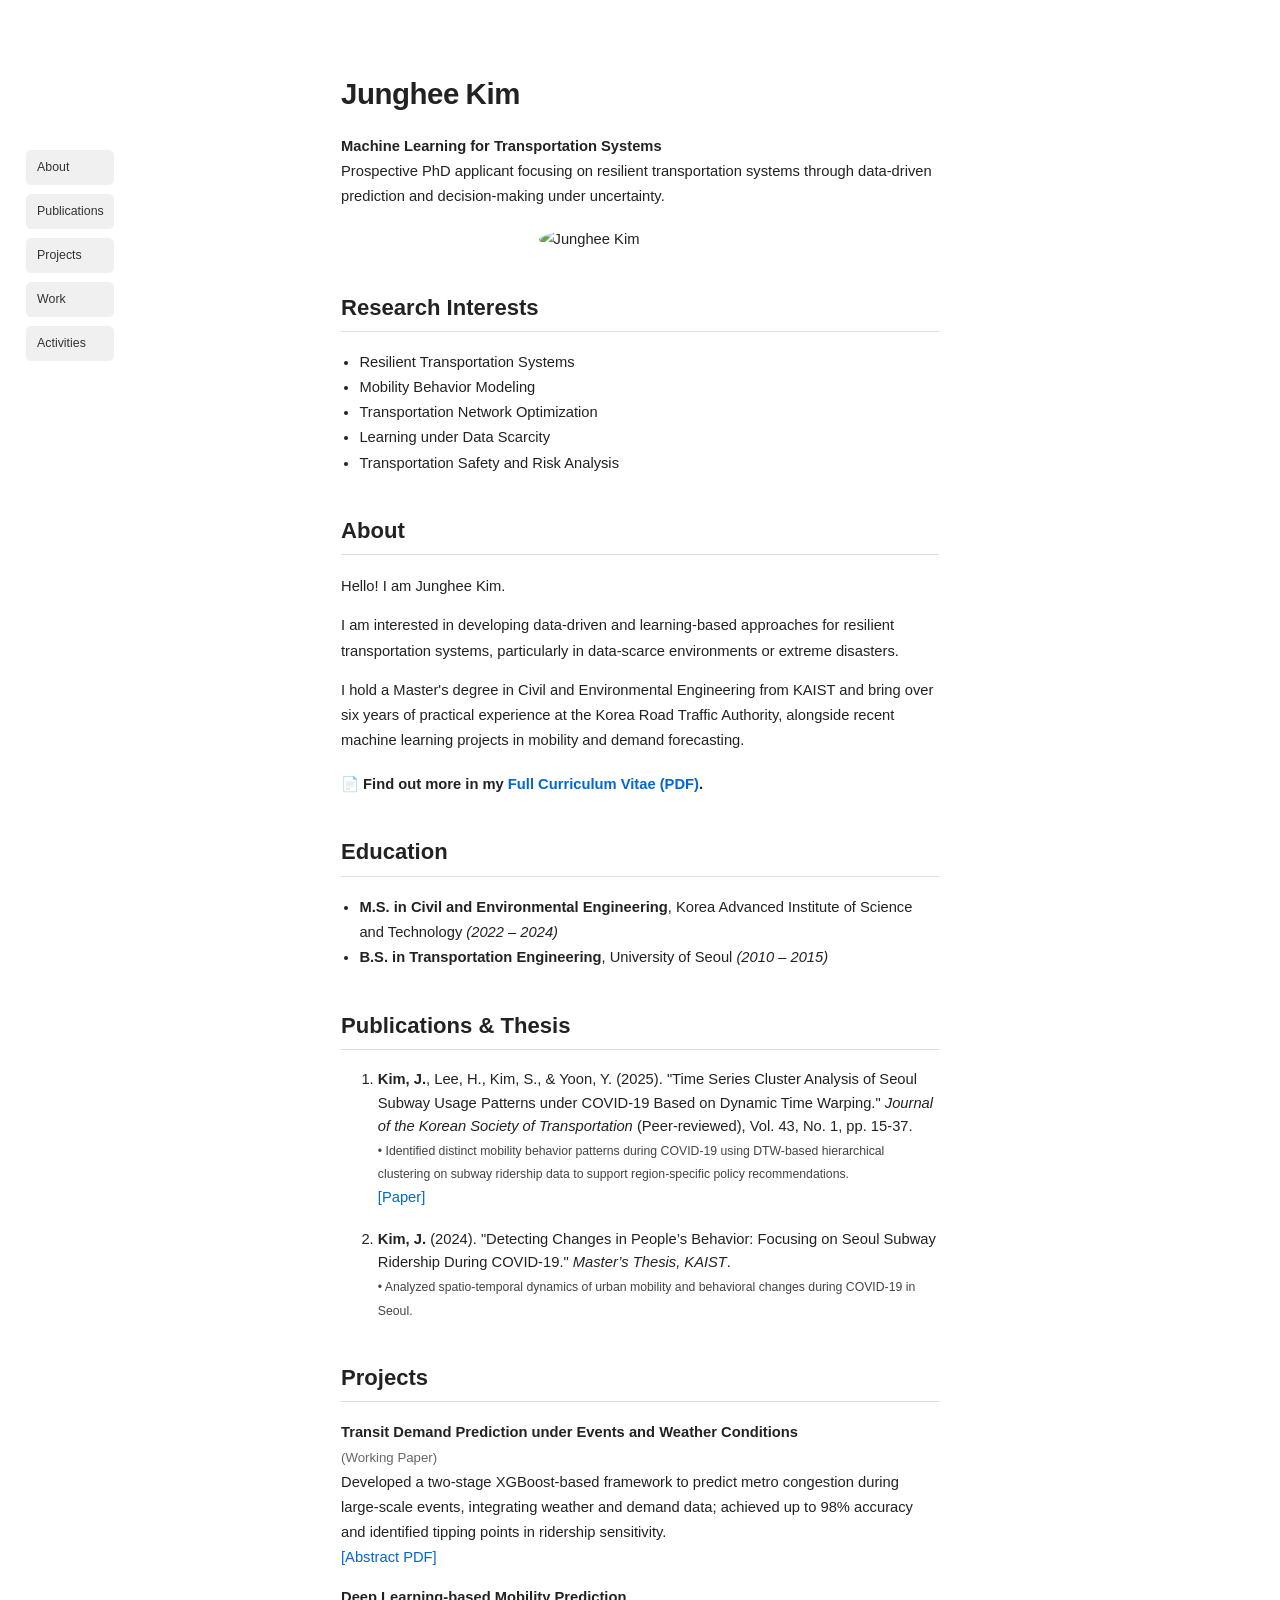
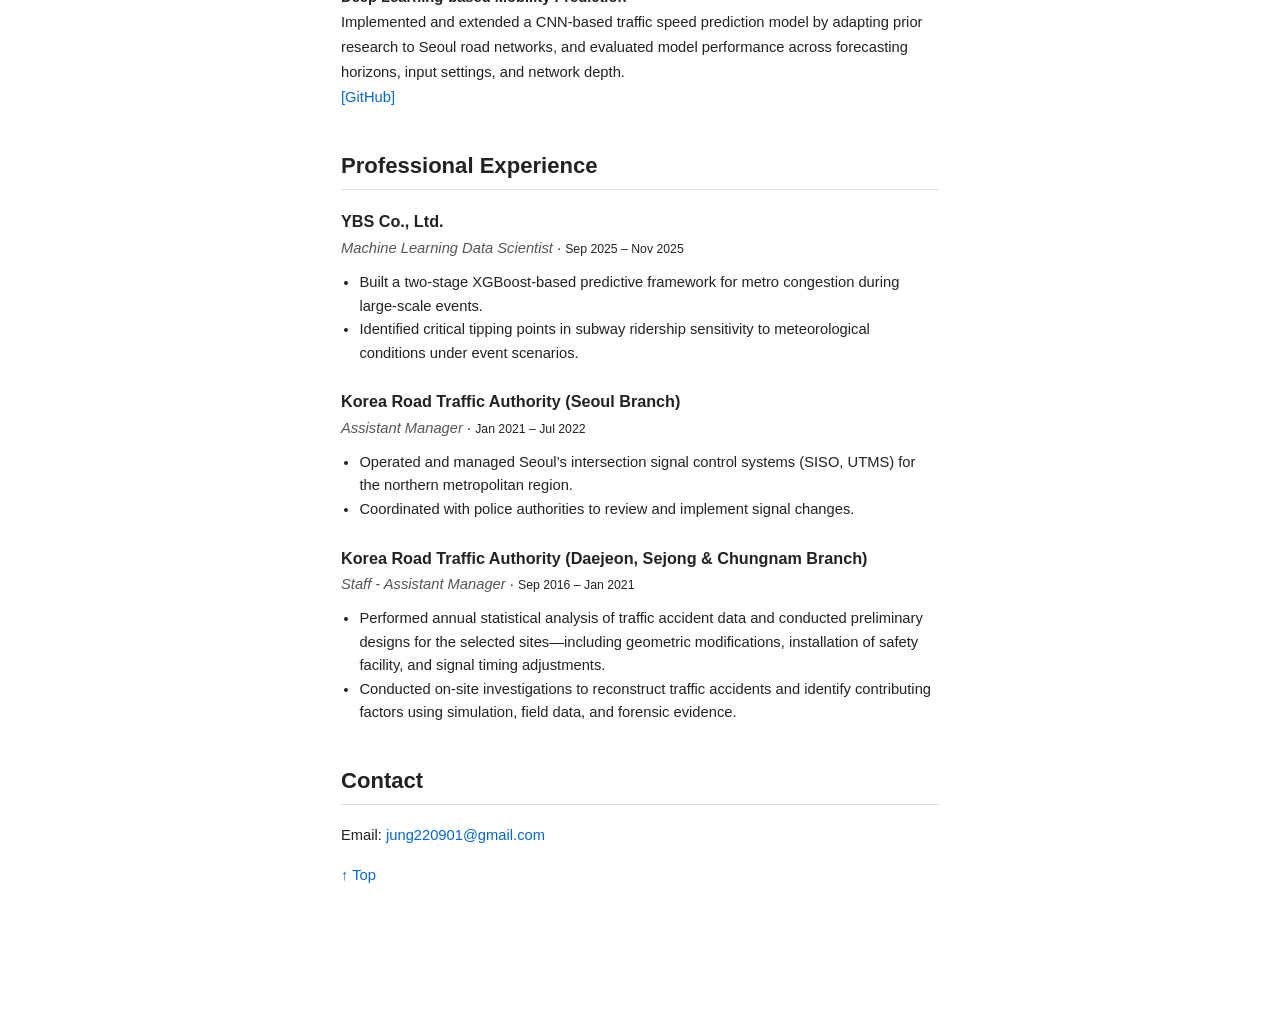
==== commit 20ba5311: "Update index.html" ====
--- a/index.html
+++ b/index.html
@@ -243,6 +243,8 @@
 
 <p>Email: <a href="mailto:jung220901@gmail.com">jung220901@gmail.com</a></p>
 
+<a href="#top" class="back-to-top">↑ Top</a>
+
 
 
 </div>
